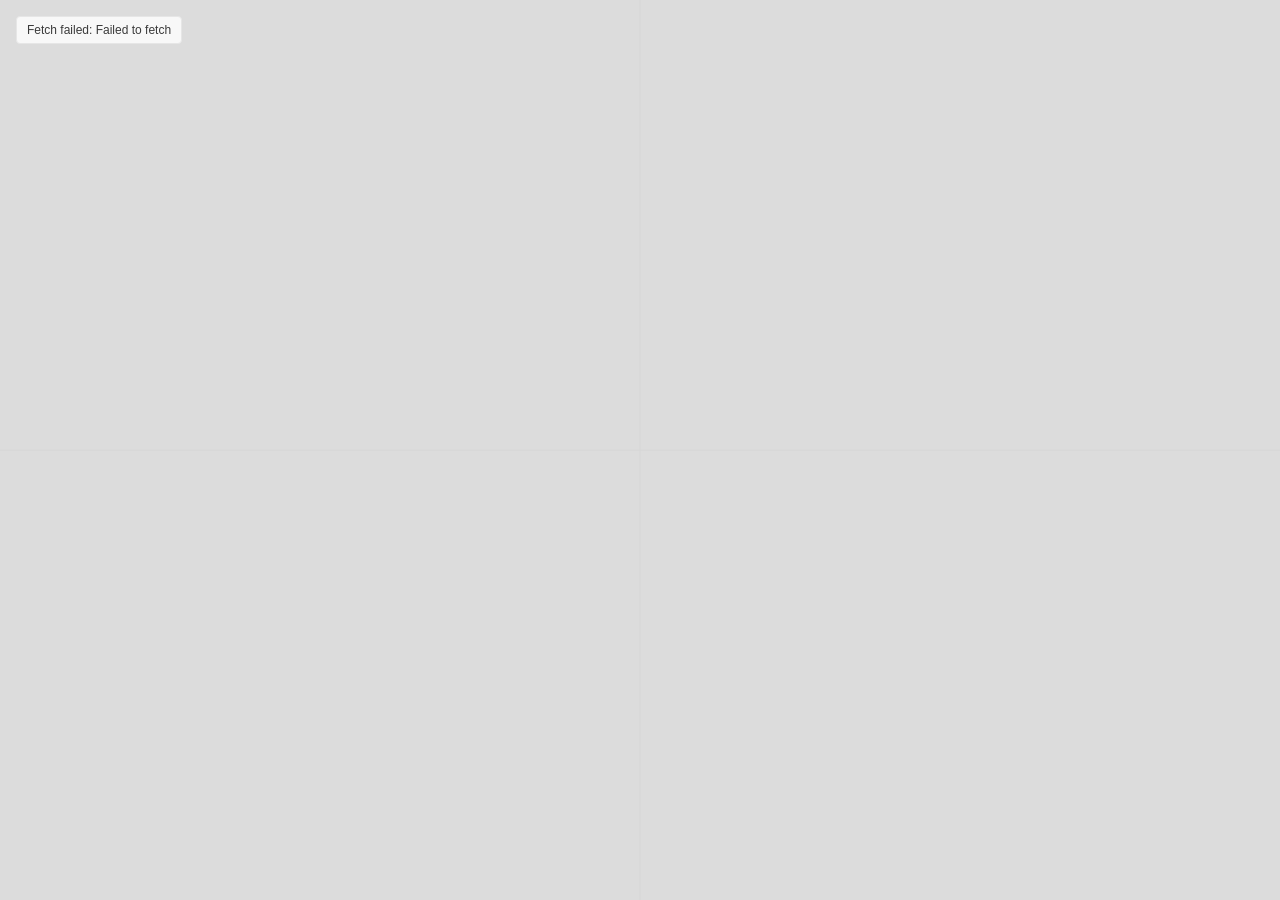
==== index.html @ 4bb881aa "upload 上传项目文件" ====
<!doctype html>
<html lang="zh-CN">
<head>
  <meta charset="utf-8" />
  <meta name="viewport" content="width=device-width, initial-scale=1" />
  <title>????????</title>
  <link rel="stylesheet" href="style.css" />
</head>
<body>
  <canvas id="viz"></canvas>
  <div id="status">????...</div>
  <script src="config.js"></script>
  <script src="app.js"></script>
</body>
</html>
---- style.css ----
:root {
  --bg: #ffffff;
  --axis: #d6d6d6;
  --outside: #bfbfbf;
  --text: #3a3a3a;
}

* {
  box-sizing: border-box;
}

html, body {
  margin: 0;
  padding: 0;
  width: 100%;
  height: 100%;
  background: var(--bg);
  font-family: "Segoe UI", Tahoma, Geneva, Verdana, sans-serif;
}

#viz {
  display: block;
  width: 100vw;
  height: 100vh;
  background: var(--bg);
}

#status {
  position: fixed;
  left: 16px;
  top: 16px;
  padding: 6px 10px;
  font-size: 12px;
  color: var(--text);
  background: rgba(255, 255, 255, 0.8);
  border: 1px solid #e6e6e6;
  border-radius: 4px;
}
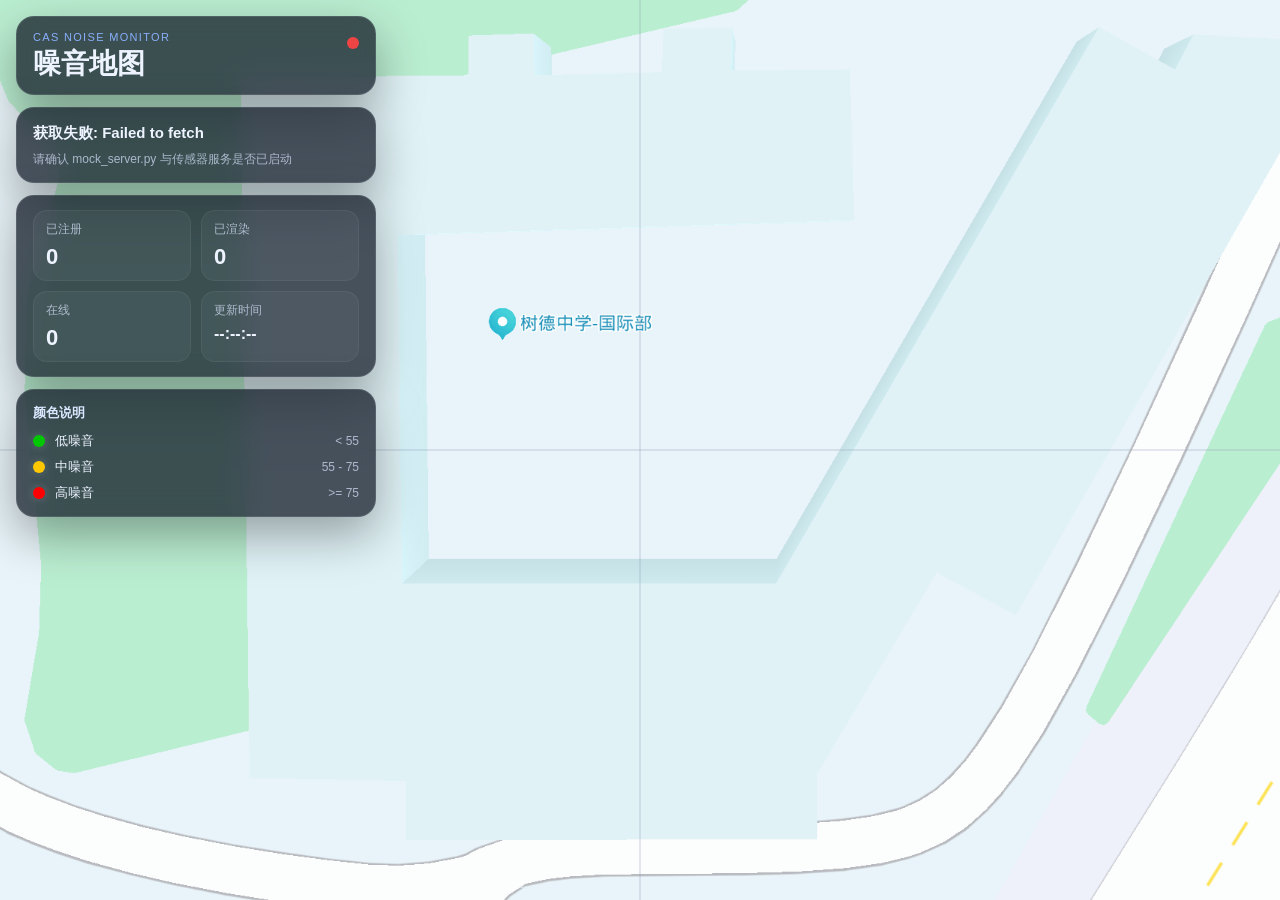
==== commit e0f896f8: "rewrite 优化渲染性能，更改ui" ====
--- a/index.html
+++ b/index.html
@@ -3,12 +3,51 @@
 <head>
   <meta charset="utf-8" />
   <meta name="viewport" content="width=device-width, initial-scale=1" />
-  <title>????????</title>
+  <title>CAS 噪音地图</title>
   <link rel="stylesheet" href="style.css" />
 </head>
 <body>
   <canvas id="viz"></canvas>
-  <div id="status">????...</div>
+
+  <aside class="hud">
+    <div class="hud-card hud-header">
+      <div>
+        <div class="eyebrow">CAS Noise Monitor</div>
+        <h1>噪音地图</h1>
+      </div>
+      <div class="live-dot" id="liveDot"></div>
+    </div>
+
+    <div class="hud-card">
+      <div id="status" class="status-text">正在加载...</div>
+      <div id="subStatus" class="sub-status">等待后端数据...</div>
+    </div>
+
+    <div class="hud-card stats-grid" id="statsGrid">
+      <div class="stat-item">
+        <span class="stat-label">已注册</span>
+        <span class="stat-value" id="registeredCount">0</span>
+      </div>
+      <div class="stat-item">
+        <span class="stat-label">已渲染</span>
+        <span class="stat-value" id="renderedCount">0</span>
+      </div>
+      <div class="stat-item">
+        <span class="stat-label">在线</span>
+        <span class="stat-value" id="onlineCount">0</span>
+      </div>
+      <div class="stat-item">
+        <span class="stat-label">更新时间</span>
+        <span class="stat-value stat-time" id="updatedTime">--:--:--</span>
+      </div>
+    </div>
+
+    <div class="hud-card">
+      <div class="card-title">颜色说明</div>
+      <div id="legend" class="legend-list"></div>
+    </div>
+  </aside>
+
   <script src="config.js"></script>
   <script src="app.js"></script>
 </body>
--- a/style.css
+++ b/style.css
@@ -1,12 +1,10 @@
 :root {
-  --bg: #ffffff;
-  --axis: #d6d6d6;
-  --outside: #bfbfbf;
-  --text: #3a3a3a;
-}
-
-* {
-  box-sizing: border-box;
+  --bg: #08111f;
+  --panel: rgba(10, 18, 33, 0.72);
+  --panel-border: rgba(255, 255, 255, 0.1);
+  --text: #eef4ff;
+  --muted: rgba(220, 230, 255, 0.7);
+  --shadow: 0 18px 48px rgba(0, 0, 0, 0.34);
 }
 
 html, body {
@@ -14,25 +12,176 @@
   padding: 0;
   width: 100%;
   height: 100%;
-  background: var(--bg);
-  font-family: "Segoe UI", Tahoma, Geneva, Verdana, sans-serif;
+  overflow: hidden;
+  background: radial-gradient(circle at top, #12233e 0%, #08111f 45%, #050b14 100%);
+  font-family: Inter, Arial, sans-serif;
+  color: var(--text);
+}
+
+body {
+  position: relative;
 }
 
 #viz {
   display: block;
   width: 100vw;
   height: 100vh;
-  background: var(--bg);
 }
 
-#status {
+.hud {
   position: fixed;
+  top: 16px;
   left: 16px;
-  top: 16px;
-  padding: 6px 10px;
+  z-index: 20;
+  width: min(360px, calc(100vw - 32px));
+  display: flex;
+  flex-direction: column;
+  gap: 12px;
+}
+
+.hud-card {
+  background: var(--panel);
+  backdrop-filter: blur(14px);
+  -webkit-backdrop-filter: blur(14px);
+  border: 1px solid var(--panel-border);
+  border-radius: 18px;
+  box-shadow: var(--shadow);
+  padding: 14px 16px;
+}
+
+.hud-header {
+  display: flex;
+  align-items: flex-start;
+  justify-content: space-between;
+}
+
+.eyebrow {
+  font-size: 11px;
+  letter-spacing: 0.12em;
+  text-transform: uppercase;
+  color: #89aefc;
+  margin-bottom: 6px;
+}
+
+.hud-header h1 {
+  margin: 0;
+  font-size: 28px;
+  line-height: 1.1;
+}
+
+.live-dot {
+  width: 12px;
+  height: 12px;
+  border-radius: 50%;
+  background: #4ade80;
+  box-shadow: 0 0 0 0 rgba(74, 222, 128, 0.7);
+  animation: pulse 1.8s infinite;
+  margin-top: 6px;
+}
+
+.status-text {
+  font-size: 15px;
+  font-weight: 600;
+  line-height: 1.5;
+}
+
+.sub-status {
+  margin-top: 6px;
   font-size: 12px;
-  color: var(--text);
-  background: rgba(255, 255, 255, 0.8);
-  border: 1px solid #e6e6e6;
-  border-radius: 4px;
+  color: var(--muted);
+  line-height: 1.5;
 }
+
+.stats-grid {
+  display: grid;
+  grid-template-columns: repeat(2, minmax(0, 1fr));
+  gap: 10px;
+}
+
+.stat-item {
+  padding: 10px 12px;
+  border-radius: 14px;
+  background: rgba(255, 255, 255, 0.04);
+  border: 1px solid rgba(255, 255, 255, 0.06);
+}
+
+.stat-label {
+  display: block;
+  font-size: 12px;
+  color: var(--muted);
+  margin-bottom: 6px;
+}
+
+.stat-value {
+  display: block;
+  font-size: 22px;
+  font-weight: 700;
+}
+
+.stat-time {
+  font-size: 16px;
+}
+
+.card-title {
+  font-size: 13px;
+  font-weight: 700;
+  color: #dbe7ff;
+  margin-bottom: 10px;
+}
+
+.legend-list {
+  display: flex;
+  flex-direction: column;
+  gap: 8px;
+}
+
+.legend-item {
+  display: flex;
+  align-items: center;
+  justify-content: space-between;
+  gap: 12px;
+  font-size: 13px;
+  color: #edf3ff;
+}
+
+.legend-left {
+  display: flex;
+  align-items: center;
+  gap: 10px;
+}
+
+.legend-swatch {
+  width: 12px;
+  height: 12px;
+  border-radius: 999px;
+  box-shadow: 0 0 10px rgba(255, 255, 255, 0.18);
+}
+
+.legend-desc {
+  color: var(--muted);
+  font-size: 12px;
+}
+
+@keyframes pulse {
+  0% {
+    box-shadow: 0 0 0 0 rgba(74, 222, 128, 0.7);
+  }
+  70% {
+    box-shadow: 0 0 0 10px rgba(74, 222, 128, 0);
+  }
+  100% {
+    box-shadow: 0 0 0 0 rgba(74, 222, 128, 0);
+  }
+}
+
+@media (max-width: 720px) {
+  .hud {
+    width: calc(100vw - 24px);
+    top: 12px;
+    left: 12px;
+  }
+
+  .hud-header h1 {
+    font-size: 24px;
+  }
+}
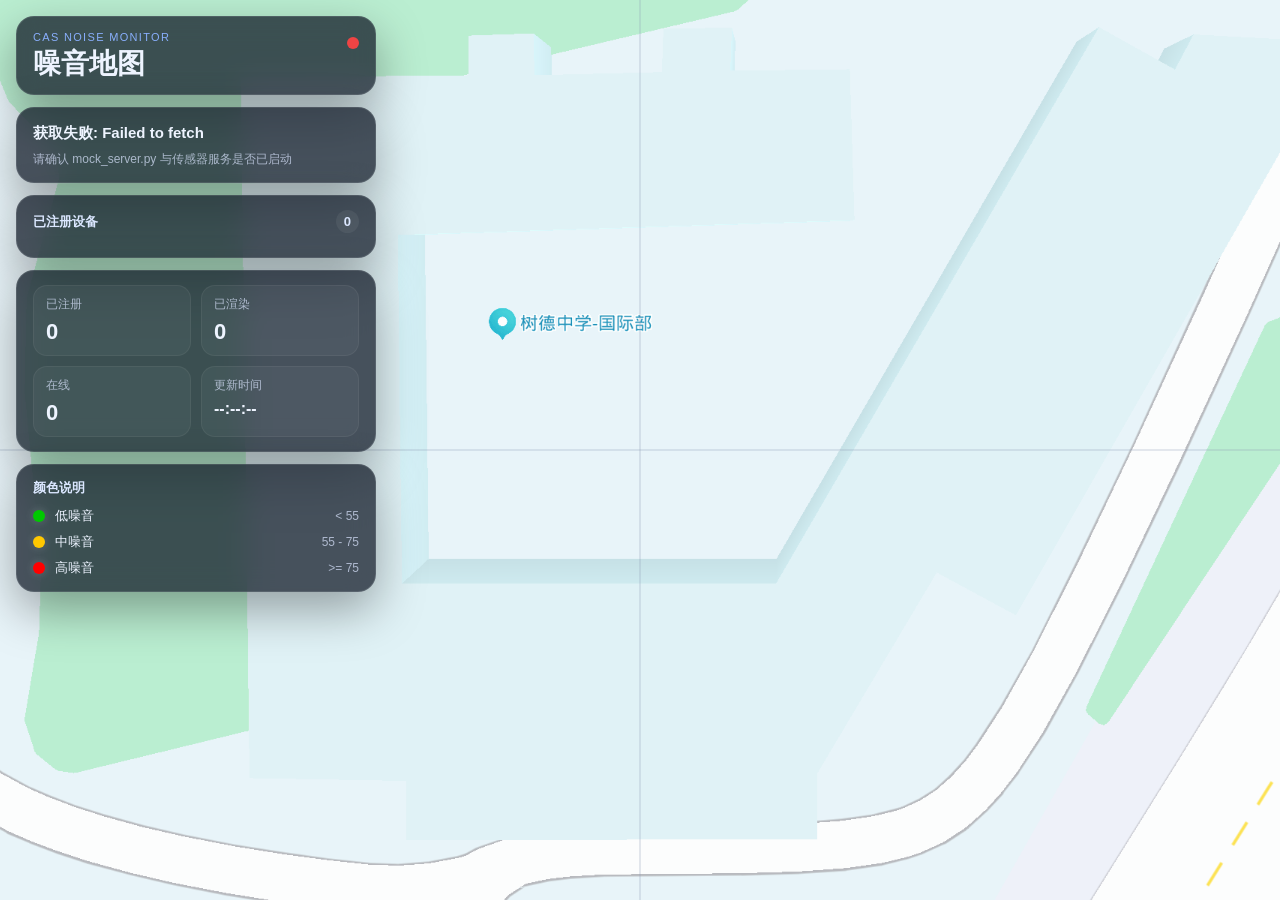
==== commit f93e54a4: "Add files via upload 测" ====
--- a/index.html
+++ b/index.html
@@ -21,6 +21,13 @@
     <div class="hud-card">
       <div id="status" class="status-text">正在加载...</div>
       <div id="subStatus" class="sub-status">等待后端数据...</div>
+    </div>
+
+    <div class="hud-card" id="sensorCard">
+      <div class="card-title sensor-card-header" id="sensorCardHeader" role="button" tabindex="0">
+        已注册设备 <span id="sensorCount" class="sensor-count">0</span>
+      </div>
+      <div id="sensorList" class="sensor-list collapsed" aria-hidden="true">加载中…</div>
     </div>
 
     <div class="hud-card stats-grid" id="statsGrid">
--- a/style.css
+++ b/style.css
@@ -162,6 +162,75 @@
   font-size: 12px;
 }
 
+/* Sensor list collapsible card */
+.sensor-card-header {
+  cursor: pointer;
+  display: flex;
+  align-items: center;
+  justify-content: space-between;
+}
+.sensor-count {
+  background: rgba(255,255,255,0.06);
+  padding: 4px 8px;
+  border-radius: 999px;
+  font-weight: 700;
+  margin-left: 8px;
+}
+.sensor-list {
+  margin-top: 10px;
+  max-height: 0;
+  overflow: hidden;
+  transition: max-height 220ms ease, opacity 180ms ease;
+  opacity: 0;
+}
+.sensor-list.expanded {
+  /* 显示最多 4 行：每行约 64px + gap 8px => 72px * 4 = 288px */
+  max-height: 320px;
+  opacity: 1;
+  overflow-y: auto;
+  overflow-x: hidden;
+  padding-right: 8px;
+}
+
+/* 自定义滚动条样式 */
+.sensor-list.expanded::-webkit-scrollbar {
+  width: 6px;
+}
+
+.sensor-list.expanded::-webkit-scrollbar-track {
+  background: rgba(255, 255, 255, 0.02);
+  border-radius: 999px;
+}
+
+.sensor-list.expanded::-webkit-scrollbar-thumb {
+  background: rgba(255, 255, 255, 0.12);
+  border-radius: 999px;
+}
+
+.sensor-list.expanded::-webkit-scrollbar-thumb:hover {
+  background: rgba(255, 255, 255, 0.24);
+}
+.sensor-list-rows {
+  display: flex;
+  flex-direction: column;
+  gap: 8px;
+}
+.sensor-row {
+  display: flex;
+  align-items: center;
+  justify-content: space-between;
+  gap: 8px;
+  padding: 8px;
+  border-radius: 10px;
+  background: rgba(255,255,255,0.02);
+  border: 1px solid rgba(255,255,255,0.03);
+  min-height: 48px;
+}
+.sensor-left { display:flex; flex-direction:column; gap:4px }
+.sensor-ip { font-size:12px; color:var(--muted) }
+.sensor-right { display:flex; align-items:center; gap:8px }
+.sensor-lastseen { text-align:right }
+
 @keyframes pulse {
   0% {
     box-shadow: 0 0 0 0 rgba(74, 222, 128, 0.7);
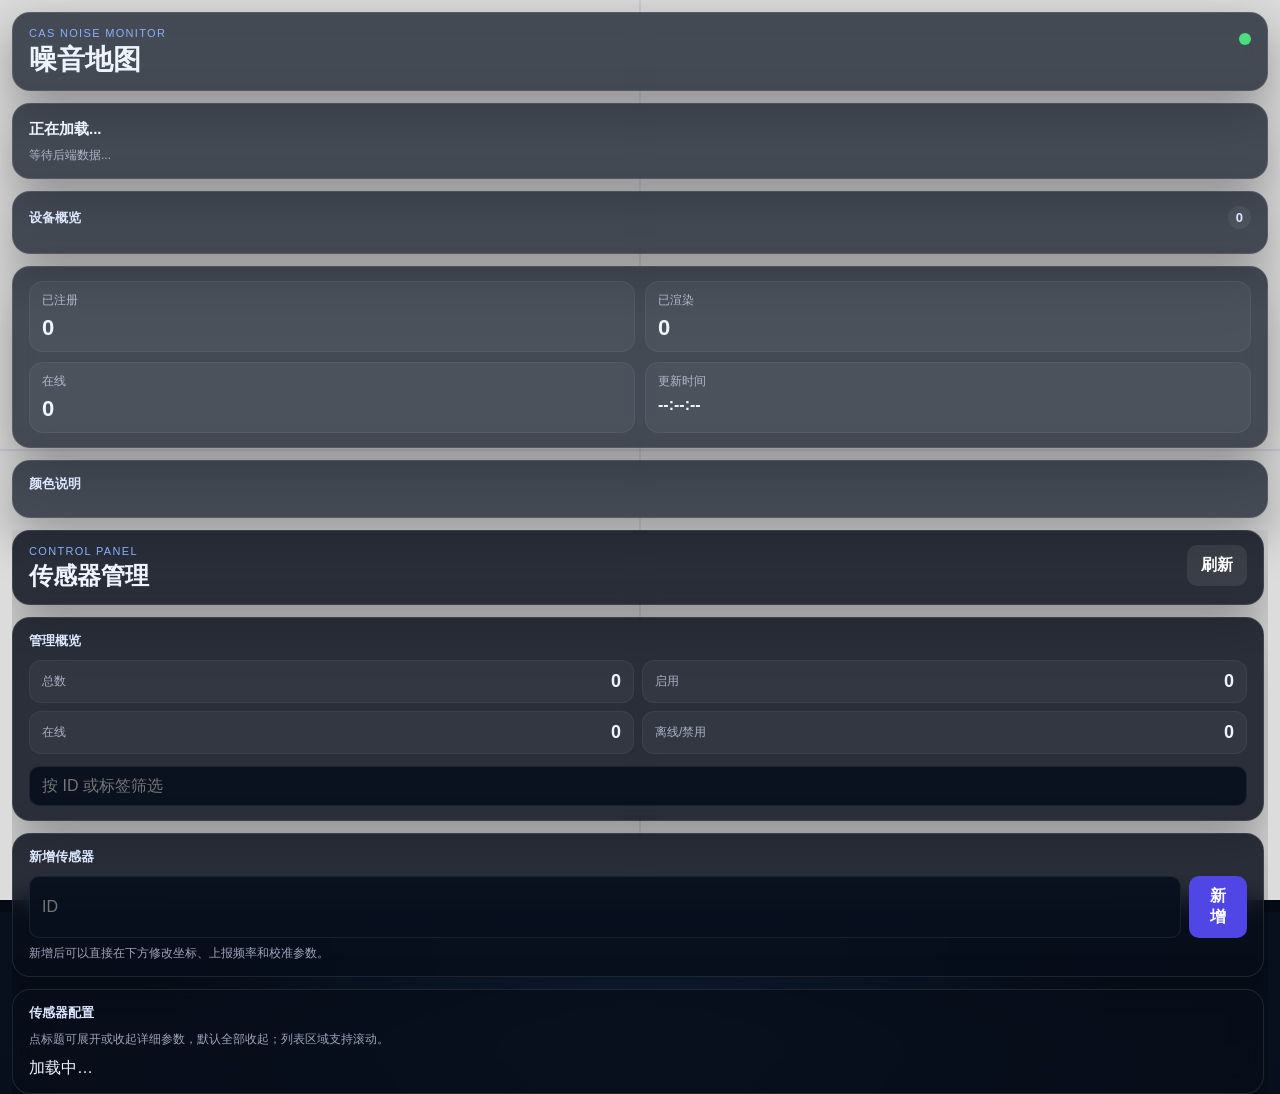
==== commit d31f5fcd: "esp发送信息到服务器" ====
--- a/index.html
+++ b/index.html
@@ -25,7 +25,7 @@
 
     <div class="hud-card" id="sensorCard">
       <div class="card-title sensor-card-header" id="sensorCardHeader" role="button" tabindex="0">
-        已注册设备 <span id="sensorCount" class="sensor-count">0</span>
+        设备概览 <span id="sensorCount" class="sensor-count">0</span>
       </div>
       <div id="sensorList" class="sensor-list collapsed" aria-hidden="true">加载中…</div>
     </div>
@@ -55,6 +55,44 @@
     </div>
   </aside>
 
+  <aside class="admin-panel">
+    <div class="admin-card admin-header-card">
+      <div>
+        <div class="eyebrow">Control Panel</div>
+        <h2>传感器管理</h2>
+      </div>
+      <button id="reloadAdminButton" class="secondary-button" type="button">刷新</button>
+    </div>
+
+    <div class="admin-card admin-summary-card">
+      <div class="admin-section-title">管理概览</div>
+      <div id="adminSummary" class="admin-summary-grid">
+        <div class="summary-chip"><span>总数</span><strong>0</strong></div>
+        <div class="summary-chip"><span>启用</span><strong>0</strong></div>
+        <div class="summary-chip"><span>在线</span><strong>0</strong></div>
+        <div class="summary-chip"><span>离线/禁用</span><strong>0</strong></div>
+      </div>
+      <div class="inline-form search-row">
+        <input id="adminSearchInput" type="text" placeholder="按 ID 或标签筛选" />
+      </div>
+    </div>
+
+    <div class="admin-card admin-add-card">
+      <div class="admin-section-title">新增传感器</div>
+      <div class="inline-form">
+        <input id="newSensorId" type="number" min="0" max="100" placeholder="ID" />
+        <button id="addSensorButton" type="button">新增</button>
+      </div>
+      <div class="admin-help">新增后可以直接在下方修改坐标、上报频率和校准参数。</div>
+    </div>
+
+    <div class="admin-card admin-list-card">
+      <div class="admin-section-title">传感器配置</div>
+      <div class="mini-help">点标题可展开或收起详细参数，默认全部收起；列表区域支持滚动。</div>
+      <div id="adminSensorList" class="admin-sensor-list">加载中…</div>
+    </div>
+  </aside>
+
   <script src="config.js"></script>
   <script src="app.js"></script>
 </body>
--- a/style.css
+++ b/style.css
@@ -1,10 +1,15 @@
 :root {
   --bg: #08111f;
   --panel: rgba(10, 18, 33, 0.72);
+  --panel-strong: rgba(8, 14, 26, 0.84);
   --panel-border: rgba(255, 255, 255, 0.1);
   --text: #eef4ff;
   --muted: rgba(220, 230, 255, 0.7);
   --shadow: 0 18px 48px rgba(0, 0, 0, 0.34);
+  --success: #4ade80;
+  --danger: #ef4444;
+  --warning: #f59e0b;
+  --accent: #4f46e5;
 }
 
 html, body {
@@ -12,7 +17,6 @@
   padding: 0;
   width: 100%;
   height: 100%;
-  overflow: hidden;
   background: radial-gradient(circle at top, #12233e 0%, #08111f 45%, #050b14 100%);
   font-family: Inter, Arial, sans-serif;
   color: var(--text);
@@ -20,6 +24,7 @@
 
 body {
   position: relative;
+  overflow: hidden;
 }
 
 #viz {
@@ -28,18 +33,46 @@
   height: 100vh;
 }
 
-.hud {
+.hud,
+.admin-panel {
   position: fixed;
   top: 16px;
-  left: 16px;
   z-index: 20;
-  width: min(360px, calc(100vw - 32px));
   display: flex;
   flex-direction: column;
   gap: 12px;
 }
 
-.hud-card {
+.hud {
+  left: 16px;
+  width: min(360px, calc(100vw - 32px));
+}
+
+.admin-panel {
+  right: 16px;
+  width: min(460px, calc(100vw - 32px));
+  max-height: calc(100vh - 32px);
+  overflow-y: auto;
+  overflow-x: hidden;
+  padding-right: 4px;
+}
+
+.admin-panel::-webkit-scrollbar {
+  width: 6px;
+}
+
+.admin-panel::-webkit-scrollbar-track {
+  background: rgba(255, 255, 255, 0.02);
+  border-radius: 999px;
+}
+
+.admin-panel::-webkit-scrollbar-thumb {
+  background: rgba(255, 255, 255, 0.12);
+  border-radius: 999px;
+}
+
+.hud-card,
+.admin-card {
   background: var(--panel);
   backdrop-filter: blur(14px);
   -webkit-backdrop-filter: blur(14px);
@@ -49,7 +82,12 @@
   padding: 14px 16px;
 }
 
-.hud-header {
+.admin-card {
+  background: var(--panel-strong);
+}
+
+.hud-header,
+.admin-header-card {
   display: flex;
   align-items: flex-start;
   justify-content: space-between;
@@ -63,17 +101,25 @@
   margin-bottom: 6px;
 }
 
+.hud-header h1,
+.admin-header-card h2 {
+  margin: 0;
+  line-height: 1.1;
+}
+
 .hud-header h1 {
-  margin: 0;
   font-size: 28px;
-  line-height: 1.1;
+}
+
+.admin-header-card h2 {
+  font-size: 24px;
 }
 
 .live-dot {
   width: 12px;
   height: 12px;
   border-radius: 50%;
-  background: #4ade80;
+  background: var(--success);
   box-shadow: 0 0 0 0 rgba(74, 222, 128, 0.7);
   animation: pulse 1.8s infinite;
   margin-top: 6px;
@@ -85,7 +131,12 @@
   line-height: 1.5;
 }
 
-.sub-status {
+.sub-status,
+.admin-help,
+.admin-meta,
+.sensor-ip,
+.sensor-lastseen,
+.mini-help {
   margin-top: 6px;
   font-size: 12px;
   color: var(--muted);
@@ -122,20 +173,148 @@
   font-size: 16px;
 }
 
-.card-title {
+.card-title,
+.admin-section-title {
   font-size: 13px;
   font-weight: 700;
   color: #dbe7ff;
   margin-bottom: 10px;
 }
 
-.legend-list {
+.legend-list,
+.admin-sensor-list,
+.sensor-list-rows {
   display: flex;
   flex-direction: column;
   gap: 8px;
 }
 
-.legend-item {
+.admin-summary-grid {
+  display: grid;
+  grid-template-columns: repeat(2, minmax(0, 1fr));
+  gap: 8px;
+  margin-bottom: 12px;
+}
+
+.summary-chip {
+  display: flex;
+  align-items: center;
+  justify-content: space-between;
+  gap: 8px;
+  padding: 10px 12px;
+  border-radius: 12px;
+  background: rgba(255,255,255,0.04);
+  border: 1px solid rgba(255,255,255,0.05);
+}
+
+.summary-chip span {
+  color: var(--muted);
+  font-size: 12px;
+}
+
+.summary-chip strong {
+  font-size: 18px;
+}
+
+.search-row input {
+  background: rgba(255,255,255,0.04);
+}
+
+.admin-sensor-item.collapsed form {
+  display: none;
+}
+
+.admin-sensor-item.collapsed .admin-meta {
+  margin-top: 4px;
+}
+
+.admin-sensor-item.expanded {
+  border-color: rgba(137, 174, 252, 0.22);
+  box-shadow: 0 0 0 1px rgba(137, 174, 252, 0.06) inset;
+}
+
+.admin-sensor-title {
+  cursor: pointer;
+}
+
+.admin-sensor-title:hover {
+  color: #9fc0ff;
+}
+
+.admin-sensor-topline {
+  display: flex;
+  align-items: center;
+  gap: 8px;
+}
+
+.fold-indicator {
+  font-size: 12px;
+  color: var(--muted);
+}
+
+.admin-sensor-item.filtered-out {
+  display: none;
+}
+
+.inline-form.search-row {
+  margin-top: 2px;
+}
+
+.admin-actions {
+  flex-wrap: wrap;
+}
+
+.save-hint {
+  color: var(--muted);
+  font-size: 11px;
+}
+
+.form-grid + .form-grid {
+  margin-top: 8px;
+}
+
+.field input:focus {
+  outline: 1px solid rgba(137, 174, 252, 0.45);
+  border-color: rgba(137, 174, 252, 0.45);
+}
+
+button.secondary-button:hover,
+button:hover {
+  filter: brightness(1.06);
+}
+
+button:active {
+  transform: translateY(1px);
+}
+
+.admin-sensor-list-empty {
+  padding: 16px 4px;
+  color: var(--muted);
+}
+
+.admin-list-card {
+  min-height: 220px;
+}
+
+.admin-panel .mini-help {
+  margin-top: -2px;
+  margin-bottom: 10px;
+}
+
+@media (max-width: 720px) {
+  .admin-summary-grid {
+    grid-template-columns: 1fr 1fr;
+  }
+}
+
+@media (max-width: 520px) {
+  .admin-summary-grid {
+    grid-template-columns: 1fr;
+  }
+}
+
+.legend-item,
+.sensor-row {
   display: flex;
   align-items: center;
   justify-content: space-between;
@@ -162,13 +341,13 @@
   font-size: 12px;
 }
 
-/* Sensor list collapsible card */
 .sensor-card-header {
   cursor: pointer;
   display: flex;
   align-items: center;
   justify-content: space-between;
 }
+
 .sensor-count {
   background: rgba(255,255,255,0.06);
   padding: 4px 8px;
@@ -176,6 +355,7 @@
   font-weight: 700;
   margin-left: 8px;
 }
+
 .sensor-list {
   margin-top: 10px;
   max-height: 0;
@@ -183,8 +363,8 @@
   transition: max-height 220ms ease, opacity 180ms ease;
   opacity: 0;
 }
+
 .sensor-list.expanded {
-  /* 显示最多 4 行：每行约 64px + gap 8px => 72px * 4 = 288px */
   max-height: 320px;
   opacity: 1;
   overflow-y: auto;
@@ -192,65 +372,219 @@
   padding-right: 8px;
 }
 
-/* 自定义滚动条样式 */
-.sensor-list.expanded::-webkit-scrollbar {
+.sensor-list.expanded::-webkit-scrollbar,
+.admin-list-card::-webkit-scrollbar,
+.admin-sensor-list::-webkit-scrollbar {
   width: 6px;
 }
 
-.sensor-list.expanded::-webkit-scrollbar-track {
+.sensor-list.expanded::-webkit-scrollbar-track,
+.admin-list-card::-webkit-scrollbar-track,
+.admin-sensor-list::-webkit-scrollbar-track {
   background: rgba(255, 255, 255, 0.02);
   border-radius: 999px;
 }
 
-.sensor-list.expanded::-webkit-scrollbar-thumb {
+.sensor-list.expanded::-webkit-scrollbar-thumb,
+.admin-list-card::-webkit-scrollbar-thumb,
+.admin-sensor-list::-webkit-scrollbar-thumb {
   background: rgba(255, 255, 255, 0.12);
   border-radius: 999px;
 }
 
-.sensor-list.expanded::-webkit-scrollbar-thumb:hover {
-  background: rgba(255, 255, 255, 0.24);
-}
-.sensor-list-rows {
+.sensor-row,
+.admin-sensor-item {
+  padding: 10px;
+  border-radius: 12px;
+  background: rgba(255,255,255,0.03);
+  border: 1px solid rgba(255,255,255,0.05);
+}
+
+.sensor-left {
   display: flex;
   flex-direction: column;
-  gap: 8px;
-}
-.sensor-row {
-  display: flex;
+  gap: 4px;
+}
+
+.sensor-right {
+  display: flex;
+  align-items: center;
+  gap: 8px;
+}
+
+.admin-list-card {
+  overflow: hidden;
+  min-height: 0;
+  flex: 1;
+}
+
+.admin-sensor-list {
+  overflow: auto;
+  max-height: calc(100vh - 220px);
+  padding-right: 6px;
+}
+
+.admin-sensor-header,
+.inline-form,
+.form-row,
+.form-grid {
+  display: flex;
+  gap: 8px;
+}
+
+.admin-sensor-header {
   align-items: center;
   justify-content: space-between;
-  gap: 8px;
-  padding: 8px;
+  margin-bottom: 8px;
+}
+
+.form-grid {
+  flex-wrap: wrap;
+}
+
+.form-row {
+  width: 100%;
+}
+
+.field {
+  display: flex;
+  flex-direction: column;
+  gap: 4px;
+  flex: 1 1 120px;
+}
+
+.field.wide {
+  flex-basis: 100%;
+}
+
+.field label {
+  font-size: 12px;
+  color: var(--muted);
+}
+
+input,
+button,
+textarea {
+  font: inherit;
+}
+
+input[type="text"],
+input[type="number"] {
+  width: 100%;
+  box-sizing: border-box;
+  padding: 10px 12px;
   border-radius: 10px;
-  background: rgba(255,255,255,0.02);
-  border: 1px solid rgba(255,255,255,0.03);
-  min-height: 48px;
-}
-.sensor-left { display:flex; flex-direction:column; gap:4px }
-.sensor-ip { font-size:12px; color:var(--muted) }
-.sensor-right { display:flex; align-items:center; gap:8px }
-.sensor-lastseen { text-align:right }
+  border: 1px solid rgba(255,255,255,0.08);
+  background: rgba(8, 16, 30, 0.92);
+  color: var(--text);
+}
+
+input[type="checkbox"] {
+  width: 16px;
+  height: 16px;
+}
+
+button {
+  padding: 10px 14px;
+  border: 0;
+  border-radius: 10px;
+  background: var(--accent);
+  color: #fff;
+  font-weight: 700;
+  cursor: pointer;
+}
+
+button.secondary-button {
+  background: rgba(255,255,255,0.08);
+}
+
+button.danger-button {
+  background: rgba(239, 68, 68, 0.9);
+}
+
+button:disabled {
+  opacity: 0.65;
+  cursor: not-allowed;
+}
+
+.toggle-label {
+  display: inline-flex;
+  align-items: center;
+  gap: 8px;
+  font-size: 13px;
+}
+
+.status-badge {
+  display: inline-flex;
+  align-items: center;
+  gap: 6px;
+  padding: 4px 8px;
+  border-radius: 999px;
+  font-size: 12px;
+  background: rgba(255,255,255,0.06);
+}
+
+.dot {
+  width: 10px;
+  height: 10px;
+  border-radius: 50%;
+}
+
+.dot.online {
+  background: var(--success);
+}
+
+.dot.offline {
+  background: var(--danger);
+}
+
+.dot.disabled {
+  background: var(--warning);
+}
+
+.admin-actions {
+  display: flex;
+  gap: 8px;
+  margin-top: 10px;
+}
+
+.admin-message {
+  font-size: 12px;
+  margin-top: 8px;
+  color: #c3d3ff;
+}
 
 @keyframes pulse {
-  0% {
-    box-shadow: 0 0 0 0 rgba(74, 222, 128, 0.7);
-  }
-  70% {
-    box-shadow: 0 0 0 10px rgba(74, 222, 128, 0);
-  }
-  100% {
-    box-shadow: 0 0 0 0 rgba(74, 222, 128, 0);
-  }
-}
-
-@media (max-width: 720px) {
-  .hud {
-    width: calc(100vw - 24px);
-    top: 12px;
-    left: 12px;
-  }
-
-  .hud-header h1 {
-    font-size: 24px;
-  }
-}
+  0% { box-shadow: 0 0 0 0 rgba(74, 222, 128, 0.7); }
+  70% { box-shadow: 0 0 0 10px rgba(74, 222, 128, 0); }
+  100% { box-shadow: 0 0 0 0 rgba(74, 222, 128, 0); }
+}
+
+@media (max-width: 1320px) {
+  body {
+    overflow: auto;
+  }
+
+  .hud,
+  .admin-panel {
+    position: static;
+    width: auto;
+    max-height: none;
+    margin: 12px;
+  }
+
+  #viz {
+    position: fixed;
+    inset: 0;
+    z-index: 0;
+  }
+
+  .hud,
+  .admin-panel {
+    z-index: 20;
+  }
+
+  .admin-sensor-list {
+    max-height: none;
+  }
+}
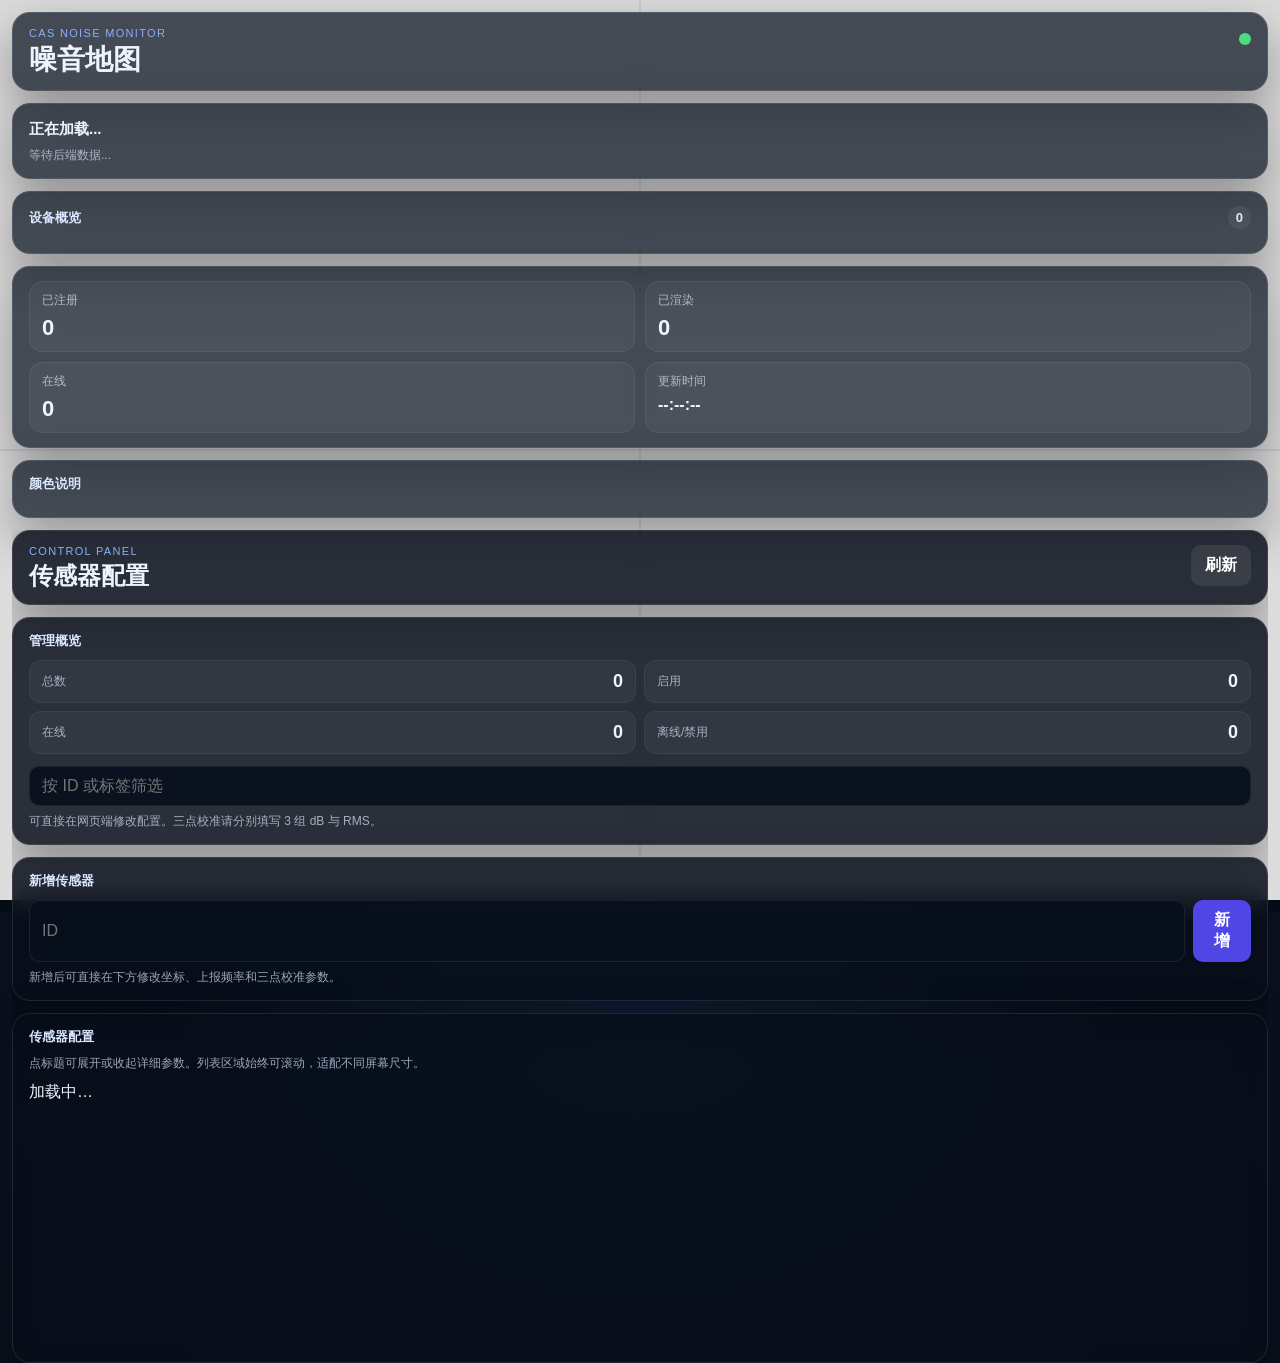
==== commit 23badcff: "三点校准" ====
--- a/index.html
+++ b/index.html
@@ -59,7 +59,7 @@
     <div class="admin-card admin-header-card">
       <div>
         <div class="eyebrow">Control Panel</div>
-        <h2>传感器管理</h2>
+        <h2>传感器配置</h2>
       </div>
       <button id="reloadAdminButton" class="secondary-button" type="button">刷新</button>
     </div>
@@ -75,6 +75,7 @@
       <div class="inline-form search-row">
         <input id="adminSearchInput" type="text" placeholder="按 ID 或标签筛选" />
       </div>
+      <div class="admin-help">可直接在网页端修改配置。三点校准请分别填写 3 组 dB 与 RMS。</div>
     </div>
 
     <div class="admin-card admin-add-card">
@@ -83,12 +84,12 @@
         <input id="newSensorId" type="number" min="0" max="100" placeholder="ID" />
         <button id="addSensorButton" type="button">新增</button>
       </div>
-      <div class="admin-help">新增后可以直接在下方修改坐标、上报频率和校准参数。</div>
+      <div class="admin-help">新增后可直接在下方修改坐标、上报频率和三点校准参数。</div>
     </div>
 
     <div class="admin-card admin-list-card">
       <div class="admin-section-title">传感器配置</div>
-      <div class="mini-help">点标题可展开或收起详细参数，默认全部收起；列表区域支持滚动。</div>
+      <div class="mini-help">点标题可展开或收起详细参数。列表区域始终可滚动，适配不同屏幕尺寸。</div>
       <div id="adminSensorList" class="admin-sensor-list">加载中…</div>
     </div>
   </aside>
--- a/style.css
+++ b/style.css
@@ -51,10 +51,8 @@
 .admin-panel {
   right: 16px;
   width: min(460px, calc(100vw - 32px));
-  max-height: calc(100vh - 32px);
-  overflow-y: auto;
-  overflow-x: hidden;
-  padding-right: 4px;
+  height: calc(100vh - 32px);
+  overflow: hidden;
 }
 
 .admin-panel::-webkit-scrollbar {
@@ -220,7 +218,7 @@
   background: rgba(255,255,255,0.04);
 }
 
-.admin-sensor-item.collapsed form {
+.admin-sensor-item.collapsed .admin-sensor-content {
   display: none;
 }
 
@@ -294,6 +292,10 @@
 
 .admin-list-card {
   min-height: 220px;
+  display: flex;
+  flex: 1;
+  flex-direction: column;
+  min-height: 0;
 }
 
 .admin-panel .mini-help {
@@ -414,14 +416,15 @@
 
 .admin-list-card {
   overflow: hidden;
+}
+
+.admin-sensor-list {
+  flex: 1;
   min-height: 0;
-  flex: 1;
-}
-
-.admin-sensor-list {
-  overflow: auto;
-  max-height: calc(100vh - 220px);
+  overflow-y: auto;
+  overflow-x: hidden;
   padding-right: 6px;
+  overscroll-behavior: contain;
 }
 
 .admin-sensor-header,
@@ -484,6 +487,15 @@
   height: 16px;
 }
 
+input:disabled,
+textarea:disabled {
+  opacity: 1;
+  color: var(--text);
+  -webkit-text-fill-color: var(--text);
+  background: rgba(8, 16, 30, 0.72);
+  cursor: default;
+}
+
 button {
   padding: 10px 14px;
   border: 0;
@@ -569,6 +581,7 @@
   .admin-panel {
     position: static;
     width: auto;
+    height: auto;
     max-height: none;
     margin: 12px;
   }
@@ -584,7 +597,12 @@
     z-index: 20;
   }
 
+  .admin-list-card {
+    flex: none;
+    min-height: 320px;
+  }
+
   .admin-sensor-list {
-    max-height: none;
-  }
-}
+    max-height: 60vh;
+  }
+}
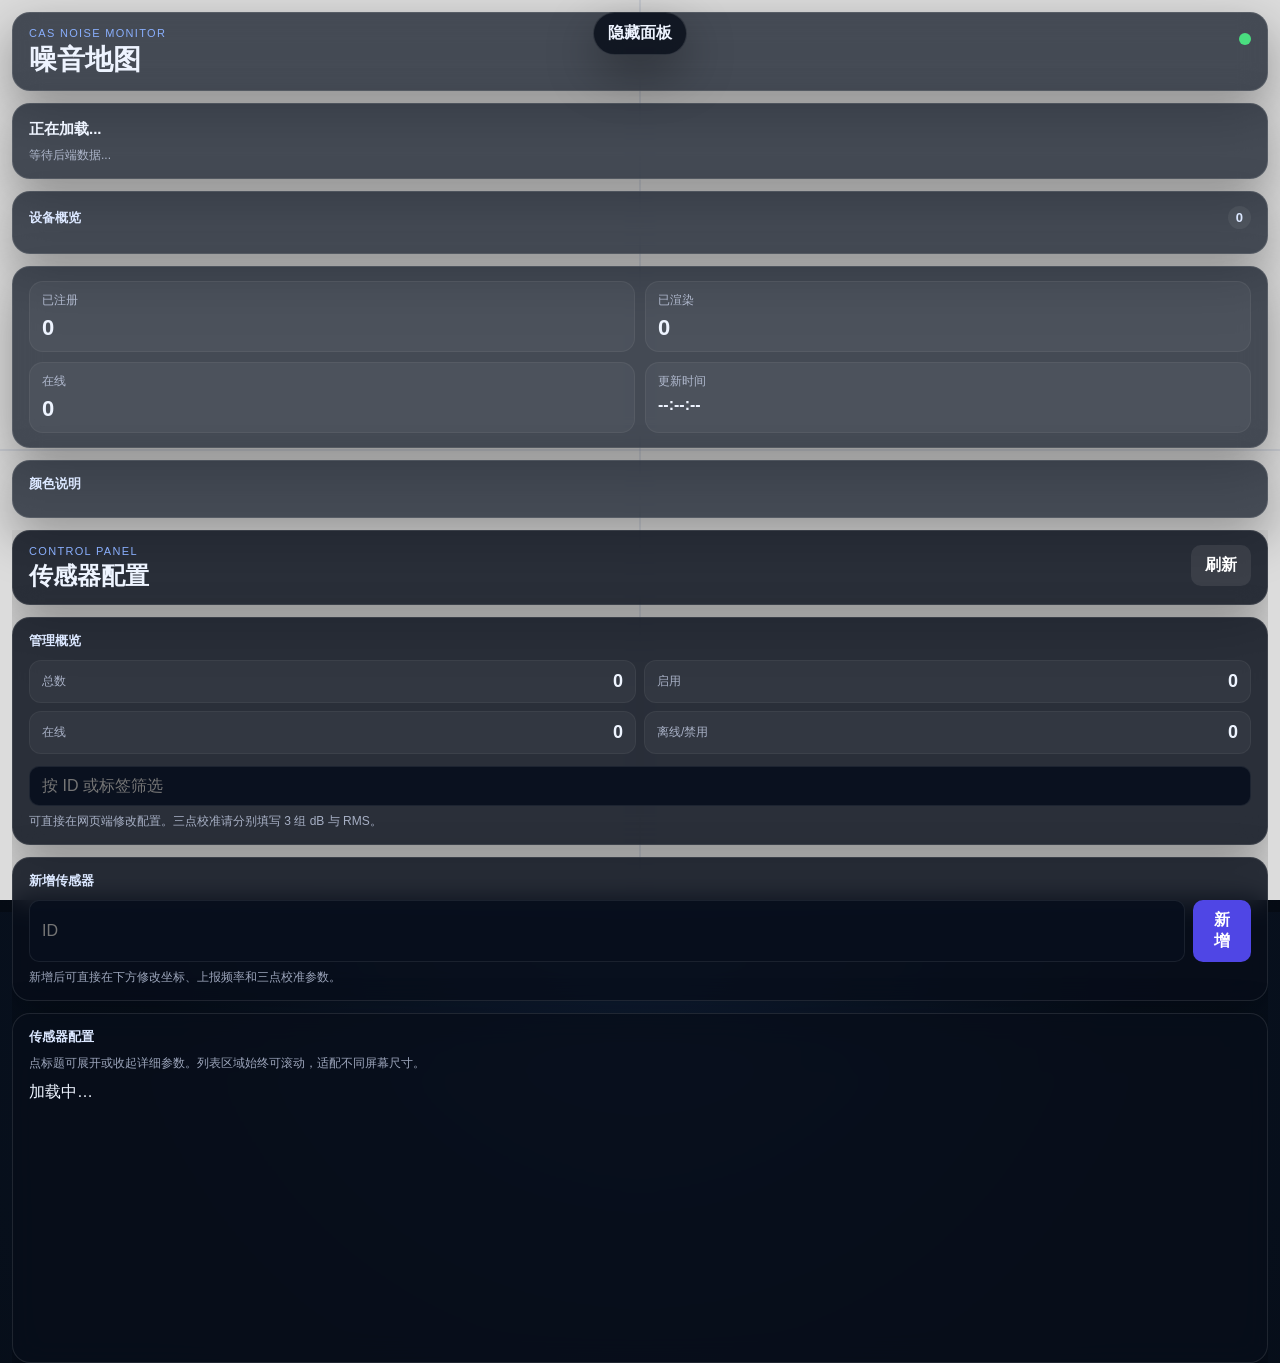
==== commit 41e55fb3: "数据调教，网页debug" ====
--- a/index.html
+++ b/index.html
@@ -8,6 +8,7 @@
 </head>
 <body>
   <canvas id="viz"></canvas>
+  <button id="togglePanelsButton" class="chrome-toggle-button" type="button">隐藏面板</button>
 
   <aside class="hud">
     <div class="hud-card hud-header">
--- a/style.css
+++ b/style.css
@@ -33,6 +33,22 @@
   height: 100vh;
 }
 
+.chrome-toggle-button {
+  position: fixed;
+  top: 16px;
+  left: 50%;
+  transform: translateX(-50%);
+  z-index: 40;
+  padding: 10px 14px;
+  border-radius: 999px;
+  border: 1px solid rgba(255, 255, 255, 0.12);
+  background: rgba(8, 14, 26, 0.84);
+  backdrop-filter: blur(14px);
+  -webkit-backdrop-filter: blur(14px);
+  color: var(--text);
+  box-shadow: var(--shadow);
+}
+
 .hud,
 .admin-panel {
   position: fixed;
@@ -41,6 +57,7 @@
   display: flex;
   flex-direction: column;
   gap: 12px;
+  transition: opacity 180ms ease, transform 180ms ease;
 }
 
 .hud {
@@ -67,6 +84,20 @@
 .admin-panel::-webkit-scrollbar-thumb {
   background: rgba(255, 255, 255, 0.12);
   border-radius: 999px;
+}
+
+body.panels-hidden .hud,
+body.panels-hidden .admin-panel {
+  opacity: 0;
+  pointer-events: none;
+}
+
+body.panels-hidden .hud {
+  transform: translateX(-24px);
+}
+
+body.panels-hidden .admin-panel {
+  transform: translateX(24px);
 }
 
 .hud-card,
@@ -577,6 +608,10 @@
     overflow: auto;
   }
 
+  .chrome-toggle-button {
+    top: 12px;
+  }
+
   .hud,
   .admin-panel {
     position: static;
